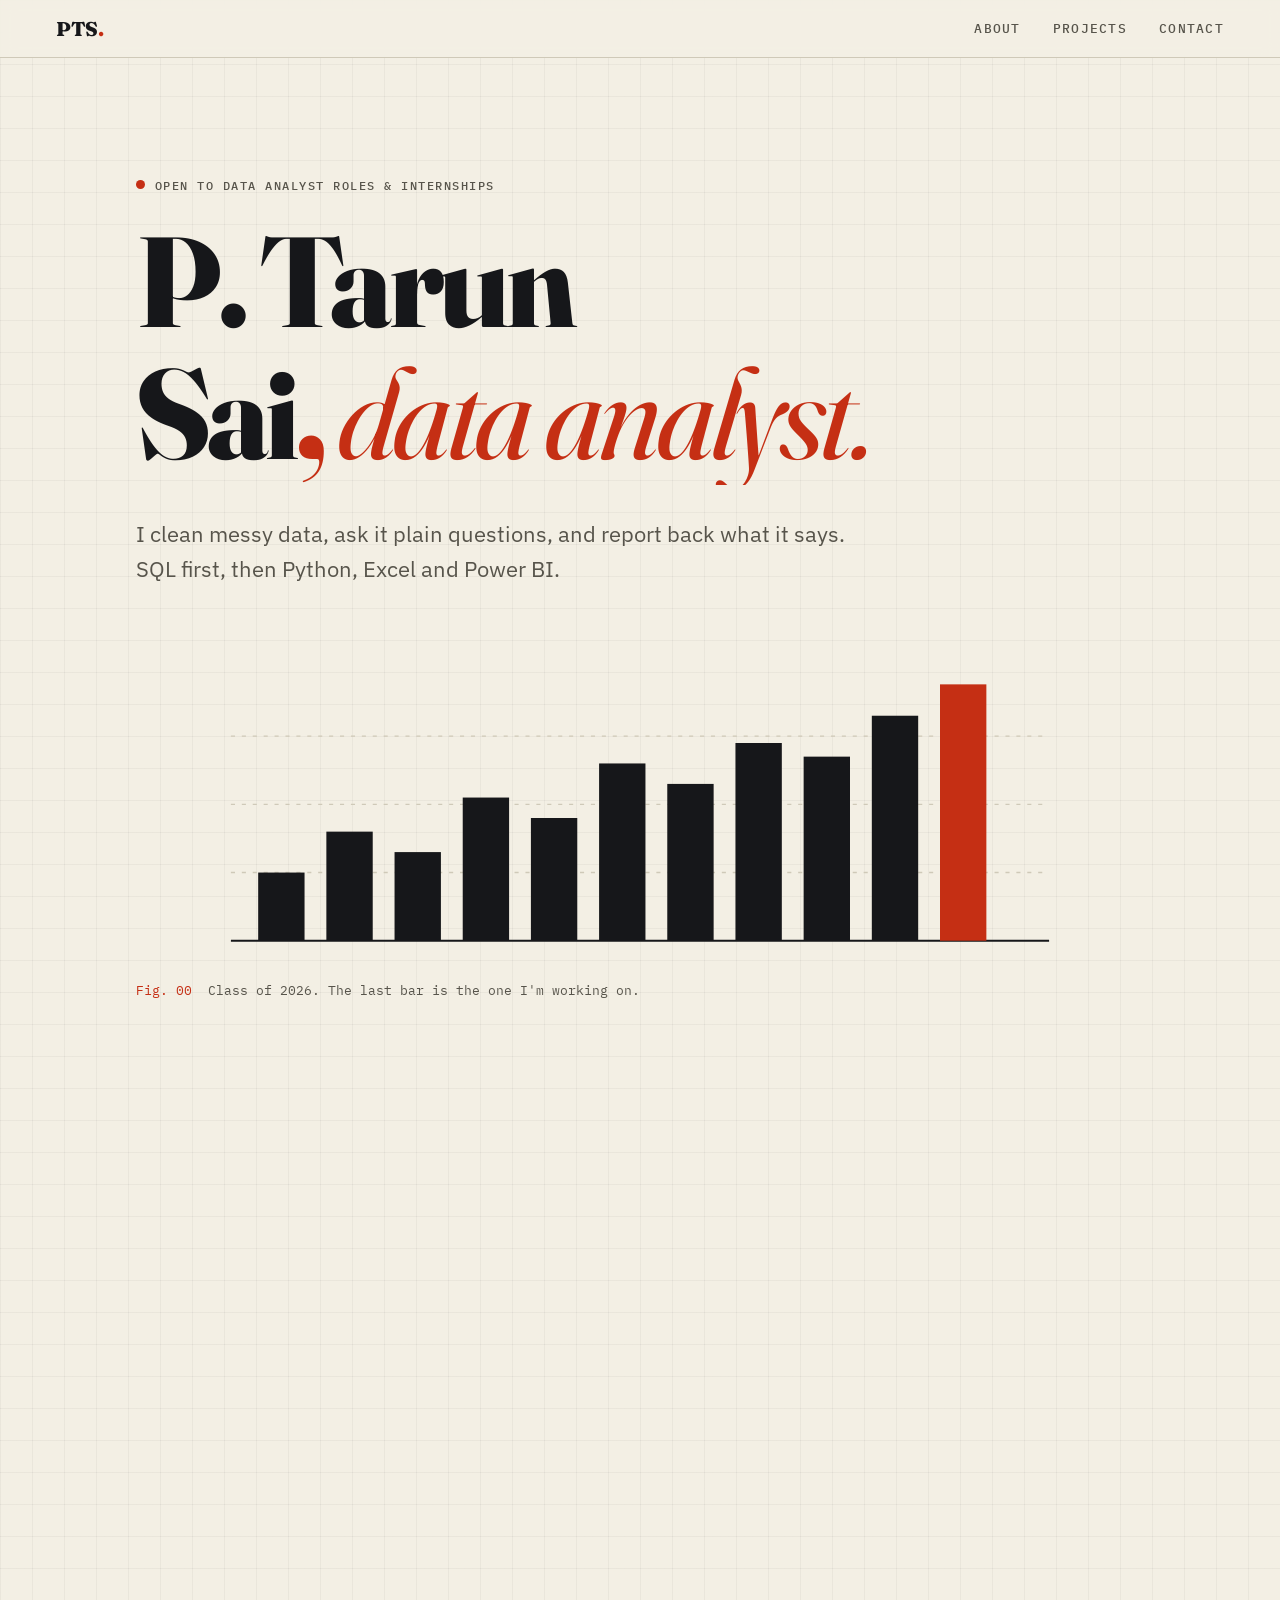
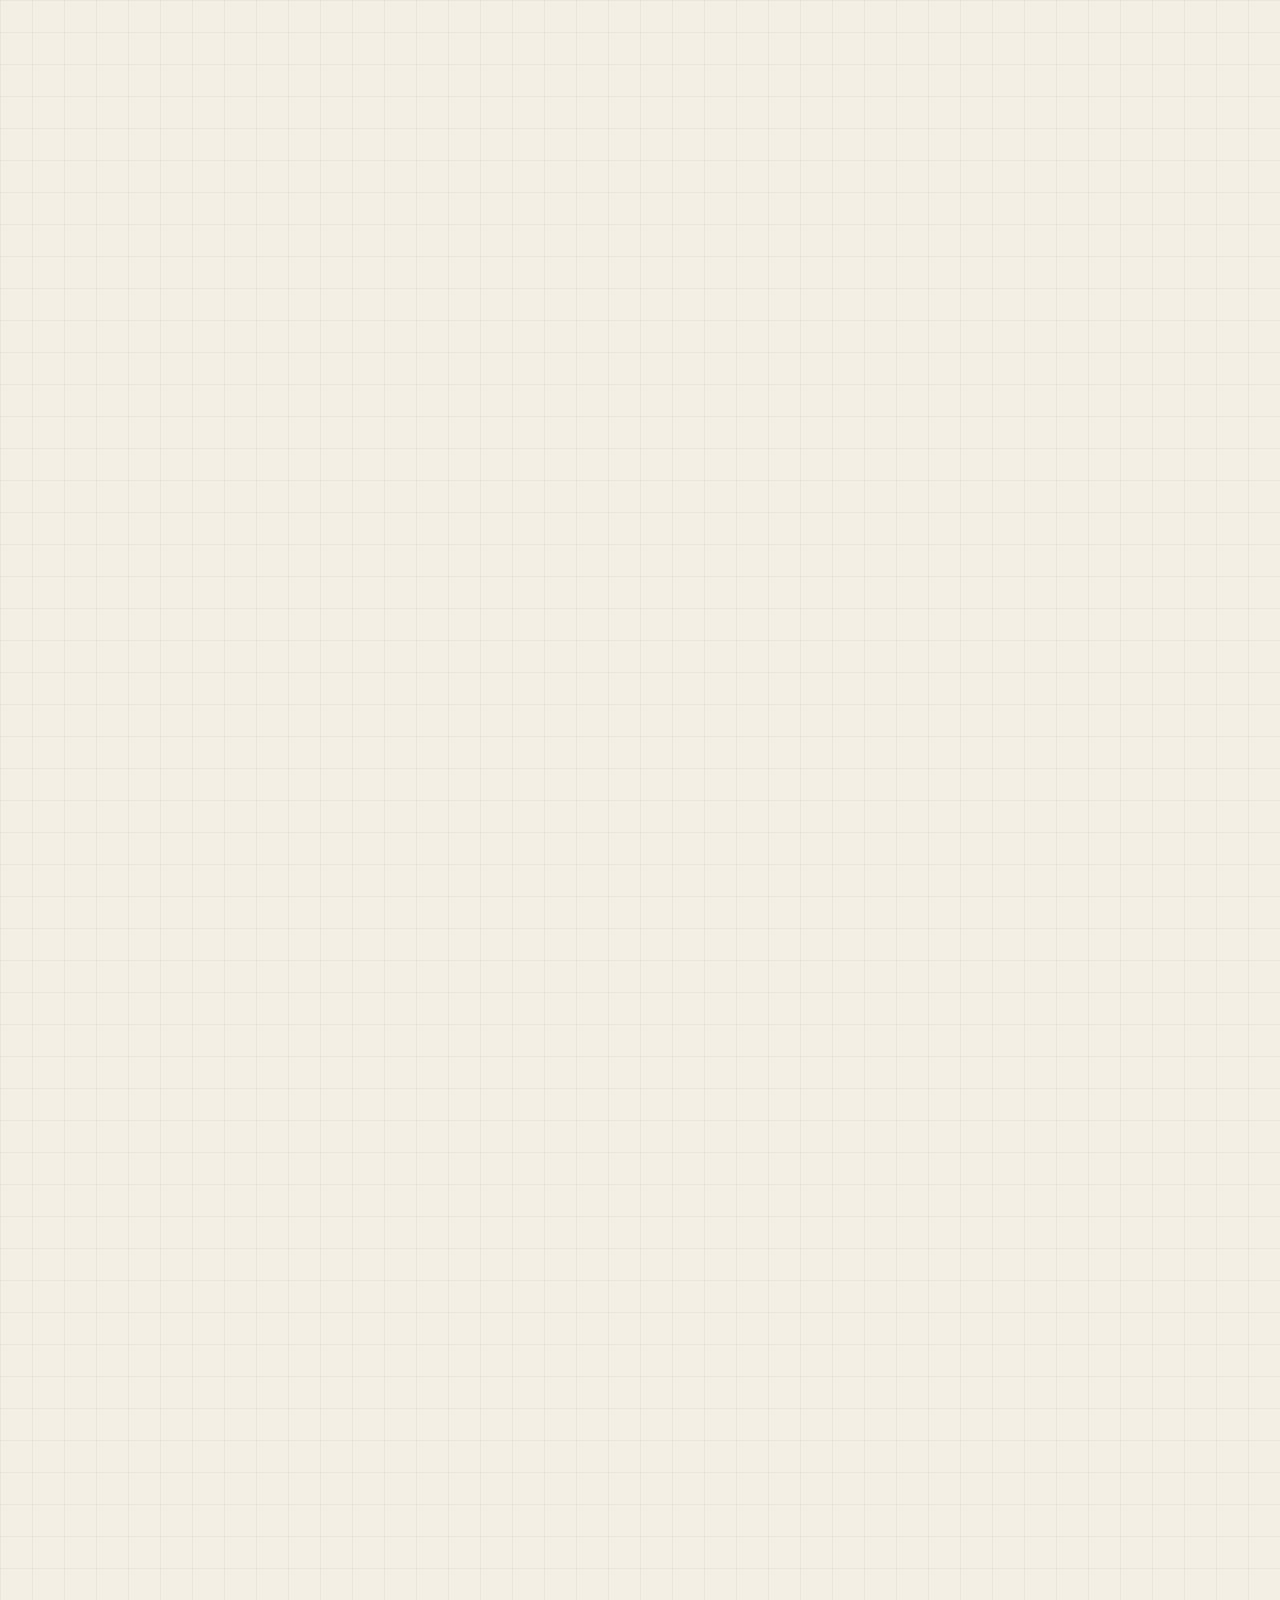
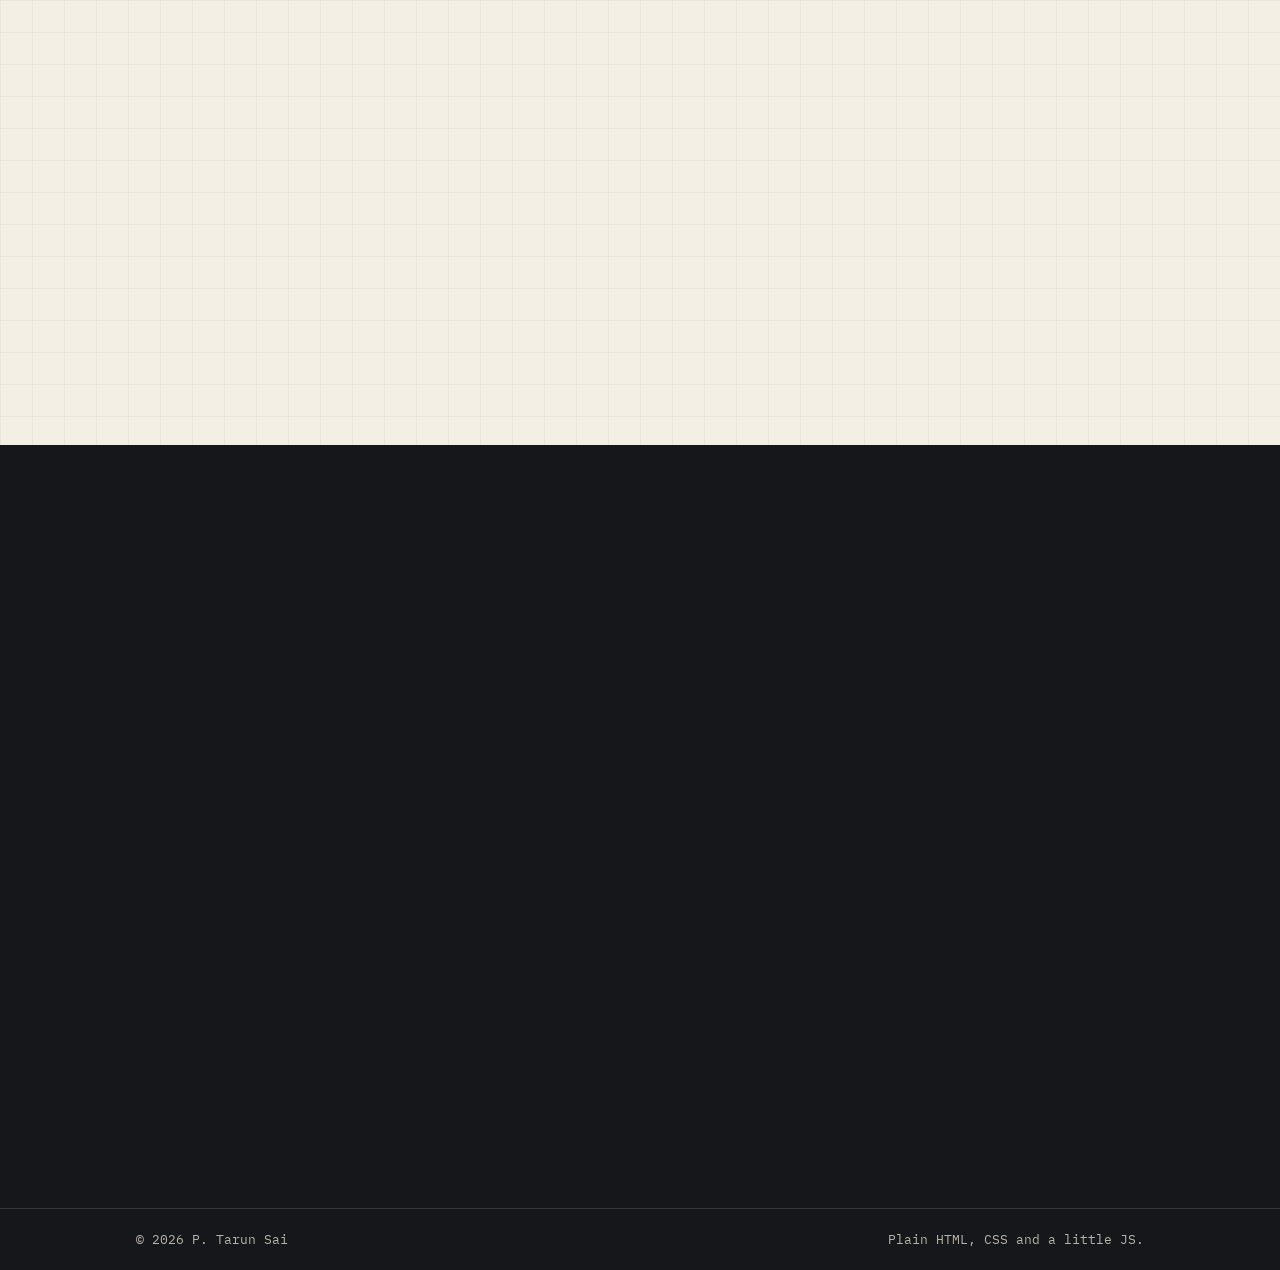
==== portfolio/index.html @ 5d0e19c6 "Add portrait photo to About section" ====
<!doctype html>
<html lang="en" class="no-js">
<head>
  <meta charset="utf-8">
  <meta name="viewport" content="width=device-width, initial-scale=1">
  <title>P. Tarun Sai · Data Analyst</title>
  <meta name="description" content="Portfolio of P. Tarun Sai, a Data Analyst skilled in SQL, Python, Excel and Power BI. B.Tech CSE (Data Science), seeking Data Analyst roles and internships.">
  <meta name="theme-color" content="#F3EFE4">
  <link rel="icon" href="data:image/svg+xml,%3Csvg xmlns='http://www.w3.org/2000/svg' viewBox='0 0 32 32'%3E%3Crect width='32' height='32' fill='%2316171A'/%3E%3Crect x='6' y='16' width='5' height='10' fill='%23F3EFE4'/%3E%3Crect x='13.5' y='10' width='5' height='16' fill='%23F3EFE4'/%3E%3Crect x='21' y='5' width='5' height='21' fill='%23FF6B47'/%3E%3C/svg%3E">
  <link rel="preconnect" href="https://fonts.googleapis.com">
  <link rel="preconnect" href="https://fonts.gstatic.com" crossorigin>
  <link href="https://fonts.googleapis.com/css2?family=Fraunces:ital,opsz,wght@0,9..144,400;0,9..144,600;0,9..144,800;1,9..144,400&family=IBM+Plex+Mono:wght@400;500&family=IBM+Plex+Sans:wght@400;500;600&display=swap" rel="stylesheet">
  <link rel="stylesheet" href="style.css">
</head>
<body>
  <a class="skip" href="#main">Skip to content</a>

  <header class="top">
    <a class="mark" href="#top" aria-label="P. Tarun Sai, back to top">PTS<span>.</span></a>
    <nav aria-label="Sections">
      <a href="#about">About</a>
      <a href="#projects">Projects</a>
      <a href="#contact">Contact</a>
    </nav>
  </header>

  <main id="main">
    <!-- HERO -->
    <section class="hero wrap" id="top">
      <p class="label"><span class="dot" aria-hidden="true"></span>Open to Data Analyst roles &amp; internships</p>
      <h1>
        <span class="line">P. Tarun</span>
        <span class="line">Sai<span class="accent">,</span> <em>data analyst.</em></span>
      </h1>
      <p class="lede">I clean messy data, ask it plain questions, and report back what it says. SQL first, then Python, Excel and Power BI.</p>

      <figure class="chart" aria-label="Decorative bar chart with the last bar highlighted">
        <svg viewBox="0 0 600 220" role="img" aria-hidden="true" preserveAspectRatio="xMidYMax meet">
          <g class="axis">
            <line x1="0" y1="200" x2="600" y2="200"/>
            <line x1="0" y1="150" x2="600" y2="150" class="faint"/>
            <line x1="0" y1="100" x2="600" y2="100" class="faint"/>
            <line x1="0" y1="50"  x2="600" y2="50"  class="faint"/>
          </g>
          <g class="bars">
            <rect x="20"  y="150" width="34" height="50"  style="--i:0"/>
            <rect x="70"  y="120" width="34" height="80"  style="--i:1"/>
            <rect x="120" y="135" width="34" height="65"  style="--i:2"/>
            <rect x="170" y="95"  width="34" height="105" style="--i:3"/>
            <rect x="220" y="110" width="34" height="90"  style="--i:4"/>
            <rect x="270" y="70"  width="34" height="130" style="--i:5"/>
            <rect x="320" y="85"  width="34" height="115" style="--i:6"/>
            <rect x="370" y="55"  width="34" height="145" style="--i:7"/>
            <rect x="420" y="65"  width="34" height="135" style="--i:8"/>
            <rect x="470" y="35"  width="34" height="165" style="--i:9"/>
            <rect x="520" y="12"  width="34" height="188" style="--i:10" class="hot"/>
          </g>
        </svg>
        <figcaption><span>Fig. 00</span> Class of 2026. The last bar is the one I'm working on.</figcaption>
      </figure>
    </section>

    <!-- ABOUT -->
    <section class="about wrap" id="about">
      <header class="sec-head reveal">
        <span class="sec-no">01</span>
        <h2>About</h2>
      </header>

      <div class="about-grid">
        <div class="reveal">
          <figure class="portrait">
            <img src="photo.png" width="400" height="400" alt="Portrait of P. Tarun Sai outdoors, in front of green hills" loading="lazy">
            <figcaption><span>Fig. 01</span> The analyst.</figcaption>
          </figure>
          <p class="big">B.Tech in Computer Science &amp; Engineering (Data Science) from Mohan Babu University. Graduated May 2026.</p>
          <p>I'm looking for Data Analyst roles and internships where the work is turning raw tables into answers someone can act on. My projects follow the same routine each time: profile the data, document what's wrong with it, clean it, then question it.</p>
        </div>

        <div class="skills reveal" aria-label="Skills">
          <h3 class="label">Skills</h3>
          <ul>
            <li><b>SQL</b><span>Cleaning, CTEs, window functions</span></li>
            <li><b>Python</b><span>pandas, matplotlib</span></li>
            <li><b>Excel</b><span>Power Query, PivotTables</span></li>
            <li><b>Power BI</b><span>Dashboards and reporting</span></li>
          </ul>
        </div>
      </div>
    </section>

    <!-- PROJECTS -->
    <section class="projects wrap" id="projects">
      <header class="sec-head reveal">
        <span class="sec-no">02</span>
        <h2>Projects</h2>
        <p class="sec-note">Four public repos. Each one starts from raw data and ends with findings.</p>
      </header>

      <ol class="ledger">
        <li class="row reveal">
          <span class="idx">P1</span>
          <div class="body">
            <h3><a href="https://github.com/Tarun-Sai99/f1-performance-analysis-mysql">Formula 1 Performance Analysis</a></h3>
            <p class="tools">MySQL 8 · CTEs · Window functions · Python</p>
            <p>Audits and cleans 114,000 rows of Formula 1 race data (1950 to 2026) into a typed relational model, then answers 22 questions about drivers, teams and how races are won. The main finding: pole position matters more than ever, with the pole sitter winning 55% of hybrid-era races against 36% in 1980 to 1999.</p>
            <a class="go" href="https://github.com/Tarun-Sai99/f1-performance-analysis-mysql">View repo <span aria-hidden="true">↗</span></a>
          </div>
          <p class="stat" aria-hidden="true"><strong>36→55%</strong><small>pole-to-win rate</small></p>
        </li>

        <li class="row reveal">
          <span class="idx">P2</span>
          <div class="body">
            <h3><a href="https://github.com/Tarun-Sai99/marvel-dc-sql-analysis">Marvel vs DC Characters</a></h3>
            <p class="tools">MySQL · Regex cleaning · Python</p>
            <p>Cleans and analyses about 23,000 comic book characters from the Marvel and DC wikias, using SQL for every step and Python only for the charts. Marvel is more than twice the size of DC (16,376 characters against 6,896), and the female share of new characters has roughly doubled over the decades but stalled near 30%.</p>
            <a class="go" href="https://github.com/Tarun-Sai99/marvel-dc-sql-analysis">View repo <span aria-hidden="true">↗</span></a>
          </div>
          <p class="stat" aria-hidden="true"><strong>~30%</strong><small>female share, stalled</small></p>
        </li>

        <li class="row reveal">
          <span class="idx">P3</span>
          <div class="body">
            <h3><a href="https://github.com/Tarun-Sai99/historical-events-excel-analysis">Historical Events Timeline</a></h3>
            <p class="tools">Excel · Power Query · PivotTables · Slicers</p>
            <p>Profiles, cleans and visualises 1,088 major world events from 2600 BC to 2022, ending in an interactive dashboard with slicers. The record leans heavily toward recent history: 55% of events fall after 1945, and Europe accounts for one in four overall.</p>
            <a class="go" href="https://github.com/Tarun-Sai99/historical-events-excel-analysis">View repo <span aria-hidden="true">↗</span></a>
          </div>
          <p class="stat" aria-hidden="true"><strong>55%</strong><small>events after 1945</small></p>
        </li>

        <li class="row reveal">
          <span class="idx">P4</span>
          <div class="body">
            <h3><a href="https://github.com/Tarun-Sai99/video-game-sales-analysis">Video Game Sales</a></h3>
            <p class="tools">Excel · Power Query · PivotCharts · Dashboard</p>
            <p>Analyses global video game sales from 1971 to 2018 end to end in Excel, from profiling and Power Query cleaning to PivotCharts and a slicer-driven dashboard. Sales peaked in 2008 at 538 million units, and Sports, Action and Shooter games make up about half of everything sold.</p>
            <a class="go" href="https://github.com/Tarun-Sai99/video-game-sales-analysis">View repo <span aria-hidden="true">↗</span></a>
          </div>
          <p class="stat" aria-hidden="true"><strong>538M</strong><small>units, 2008 peak</small></p>
        </li>
      </ol>
    </section>

    <!-- CONTACT -->
    <section class="contact" id="contact">
      <div class="wrap">
        <header class="sec-head reveal">
          <span class="sec-no">03</span>
          <h2>Contact</h2>
        </header>
        <p class="contact-big reveal">Have data that needs answers? <em>Let's talk.</em></p>
        <ul class="links reveal">
          <li><span class="label">Email</span><a href="mailto:tarunsaipr1@gmail.com">tarunsaipr1@gmail.com</a></li>
          <li><span class="label">LinkedIn</span><a href="https://www.linkedin.com/in/tarun-sai-p/">linkedin.com/in/tarun-sai-p</a></li>
          <li><span class="label">GitHub</span><a href="https://github.com/Tarun-Sai99">github.com/Tarun-Sai99</a></li>
        </ul>
      </div>
    </section>
  </main>

  <footer class="foot">
    <div class="wrap">
      <span>© <span id="yr">2026</span> P. Tarun Sai</span>
      <span>Plain HTML, CSS and a little JS.</span>
    </div>
  </footer>

  <script>document.documentElement.classList.remove("no-js")</script>
  <script src="script.js"></script>
</body>
</html>
---- portfolio/style.css ----
/* ---------- Design tokens: change these to re-theme ---------- */
:root {
  --paper:  #F3EFE4;   /* neutral base */
  --paper-2:#EAE5D6;
  --ink:    #16171A;   /* text + dark section */
  --muted:  #57544B;   /* secondary text */
  --rule:   #CFC9B8;   /* hairlines, grid */
  --accent: #C52F14;   /* the one accent (on paper) */
  --accent-hi: #FF6B47;/* accent on dark */

  --serif: "Fraunces", Georgia, "Times New Roman", serif;
  --sans:  "IBM Plex Sans", system-ui, -apple-system, "Segoe UI", sans-serif;
  --mono:  "IBM Plex Mono", ui-monospace, "SFMono-Regular", Menlo, monospace;

  --gutter: clamp(20px, 5vw, 56px);
  --max: 1120px;
}

*, *::before, *::after { box-sizing: border-box; }
html { scroll-behavior: smooth; scroll-padding-top: 72px; }
body {
  margin: 0;
  background-color: var(--paper);
  /* graph-paper grid: the "analyst's notebook" concept */
  background-image:
    linear-gradient(to right, rgba(22,23,26,.045) 1px, transparent 1px),
    linear-gradient(to bottom, rgba(22,23,26,.045) 1px, transparent 1px);
  background-size: 32px 32px;
  color: var(--ink);
  font: 400 1.0625rem/1.65 var(--sans);
  -webkit-font-smoothing: antialiased;
}
.wrap { max-width: var(--max); margin: 0 auto; padding-inline: var(--gutter); }
a { color: inherit; }
:focus-visible { outline: 3px solid var(--accent); outline-offset: 3px; border-radius: 2px; }
.skip { position: absolute; left: -999px; top: 8px; background: var(--ink); color: var(--paper); padding: 8px 14px; z-index: 20; }
.skip:focus { left: 8px; }

.label {
  font: 500 .78rem/1.2 var(--mono);
  letter-spacing: .12em;
  text-transform: uppercase;
  color: var(--muted);
  margin: 0;
}

/* ---------- Top bar ---------- */
.top {
  position: sticky; top: 0; z-index: 10;
  display: flex; justify-content: space-between; align-items: center;
  padding: 14px var(--gutter);
  background: color-mix(in srgb, var(--paper) 88%, transparent);
  backdrop-filter: blur(8px);
  border-bottom: 1px solid var(--rule);
}
.mark { font: 800 1.25rem var(--serif); text-decoration: none; letter-spacing: -.02em; }
.mark span { color: var(--accent); }
.top nav { display: flex; gap: clamp(14px, 3vw, 32px); }
.top nav a {
  font: 500 .8rem var(--mono); letter-spacing: .1em; text-transform: uppercase;
  text-decoration: none; color: var(--muted); padding: 6px 0;
  background: linear-gradient(var(--accent), var(--accent)) 0 100% / 0 2px no-repeat;
  transition: color .2s, background-size .25s;
}
.top nav a:hover { color: var(--ink); background-size: 100% 2px; }

/* ---------- Hero ---------- */
.hero { padding-block: clamp(56px, 10vw, 120px) clamp(40px, 6vw, 80px); }
.dot {
  display: inline-block; width: 9px; height: 9px; border-radius: 50%;
  background: var(--accent); margin-right: 10px; vertical-align: 1px;
  animation: pulse 2.2s ease-out infinite;
}
.hero h1 {
  font: 800 clamp(3rem, 10.5vw, 8rem)/.95 var(--serif);
  font-variation-settings: "opsz" 144;
  letter-spacing: -.035em;
  margin: 28px 0 0;
}
.hero h1 .line { display: block; overflow: hidden; padding-bottom: .08em; }
.hero h1 .line > *, .hero h1 .line { animation: rise .9s cubic-bezier(.2,.7,.2,1) both; }
.hero h1 .line:nth-child(2) { animation-delay: .12s; }
.hero h1 em { font-style: italic; font-weight: 400; color: var(--accent); }
.hero h1 .accent { color: var(--accent); }
.lede { max-width: 34em; font-size: clamp(1.1rem, 2.2vw, 1.35rem); color: var(--muted); margin: 32px 0 0; animation: fade 1s .4s both; }

.chart { margin: clamp(40px, 7vw, 80px) 0 0; }
.chart svg { display: block; width: 100%; height: auto; max-height: 300px; overflow: visible; }
.chart .axis line { stroke: var(--ink); stroke-width: 1.5; }
.chart .axis .faint { stroke: var(--rule); stroke-width: 1; stroke-dasharray: 3 5; }
.chart .bars rect {
  fill: var(--ink);
  transform-box: fill-box; transform-origin: bottom;
  animation: grow .8s cubic-bezier(.2,.7,.2,1) both;
  animation-delay: calc(.5s + var(--i) * 70ms);
}
.chart .bars rect.hot { fill: var(--accent); }
.chart figcaption { font: 400 .8rem var(--mono); color: var(--muted); margin-top: 14px; }
.chart figcaption span { color: var(--accent); margin-right: 8px; }

/* ---------- Section heads ---------- */
section { padding-block: clamp(56px, 9vw, 110px); }
.sec-head { display: flex; flex-wrap: wrap; align-items: baseline; gap: 6px 20px; padding-bottom: 18px; border-bottom: 2px solid var(--ink); margin-bottom: clamp(32px, 5vw, 56px); }
.sec-no { font: 500 .85rem var(--mono); color: var(--accent); }
.sec-head h2 { font: 800 clamp(2rem, 5vw, 3.25rem)/1 var(--serif); letter-spacing: -.025em; margin: 0; }
.sec-note { flex-basis: 100%; margin: 6px 0 0; color: var(--muted); }
@media (min-width: 760px) { .sec-note { flex-basis: auto; margin: 0 0 0 auto; align-self: center; max-width: 24em; text-align: right; font-size: .95rem; } }

/* ---------- About ---------- */
.about-grid { display: grid; gap: 48px; }
@media (min-width: 860px) { .about-grid { grid-template-columns: 1.6fr 1fr; gap: 80px; } }
.big { font: 400 clamp(1.5rem, 3vw, 2.1rem)/1.3 var(--serif); letter-spacing: -.01em; margin: 0 0 24px; }
.about p { max-width: 36em; }
.skills .label { margin-bottom: 8px; }
.skills ul { list-style: none; padding: 0; margin: 0; }
.skills li { display: flex; flex-direction: column; padding: 14px 0; border-bottom: 1px solid var(--rule); transition: padding-left .25s; }
.skills li:hover { padding-left: 10px; }
.skills b { font: 600 1.6rem/1.2 var(--serif); }
.skills li:hover b { color: var(--accent); }
.skills span { font: 400 .85rem var(--mono); color: var(--muted); margin-top: 2px; }

.portrait { margin: 0 0 32px; width: min(260px, 70%); }
.portrait img {
  display: block; width: 100%; height: auto; aspect-ratio: 1; object-fit: cover; object-position: 50% 20%;
  border: 2px solid var(--ink); box-shadow: 8px 8px 0 var(--accent); background: var(--paper-2);
}
.portrait figcaption { font: 400 .78rem var(--mono); color: var(--muted); margin-top: 18px; }
.portrait figcaption span { color: var(--accent); margin-right: 8px; }
@media (min-width: 860px) { .portrait { width: 280px; } }

/* ---------- Projects (ledger rows, not cards) ---------- */
.ledger { list-style: none; margin: 0; padding: 0; }
.row {
  display: grid; gap: 14px 28px;
  grid-template-columns: 48px 1fr;
  padding: 36px 0; border-bottom: 1px solid var(--rule);
  position: relative;
}
.row::before { /* accent rule that draws on hover */
  content: ""; position: absolute; left: 0; bottom: -1px; height: 2px; width: 100%;
  background: var(--accent); transform: scaleX(0); transform-origin: left; transition: transform .45s cubic-bezier(.2,.7,.2,1);
}
.row:hover::before, .row:focus-within::before { transform: scaleX(1); }
.idx { font: 500 .85rem var(--mono); color: var(--accent); padding-top: .5rem; }
.body h3 { font: 600 clamp(1.5rem, 3vw, 2.1rem)/1.15 var(--serif); letter-spacing: -.015em; margin: 0; }
.body h3 a { text-decoration: none; }
.body h3 a:hover { color: var(--accent); }
.tools { font: 400 .82rem var(--mono); color: var(--muted); margin: 8px 0 14px; }
.body > p:not(.tools) { margin: 0 0 16px; max-width: 40em; }
.go {
  font: 500 .82rem var(--mono); letter-spacing: .08em; text-transform: uppercase; text-decoration: none;
  border-bottom: 2px solid var(--ink); padding-bottom: 2px; transition: color .2s, border-color .2s;
}
.go span { display: inline-block; transition: transform .2s; }
.go:hover { color: var(--accent); border-color: var(--accent); }
.go:hover span { transform: translate(2px, -2px); }
.stat { grid-column: 2; margin: 0; }
.stat strong { display: block; font: 800 clamp(2rem, 5vw, 3rem)/1 var(--serif); letter-spacing: -.03em; color: var(--ink); }
.stat small { font: 400 .75rem var(--mono); color: var(--muted); text-transform: uppercase; letter-spacing: .08em; }
.row:hover .stat strong { color: var(--accent); }
@media (min-width: 900px) {
  .row { grid-template-columns: 56px 1fr 200px; align-items: start; }
  .stat { grid-column: 3; text-align: right; }
}

/* ---------- Contact (dark band) ---------- */
.contact { background: var(--ink); color: var(--paper); }
.contact .sec-head { border-color: var(--paper); }
.contact .sec-no { color: var(--accent-hi); }
.contact-big { font: 400 clamp(2rem, 6vw, 4.2rem)/1.05 var(--serif); letter-spacing: -.025em; margin: 0 0 48px; max-width: 14em; }
.contact-big em { color: var(--accent-hi); }
.links { list-style: none; margin: 0; padding: 0; }
.links li { display: grid; gap: 4px 24px; padding: 20px 0; border-top: 1px solid rgba(243,239,228,.22); }
.links li:last-child { border-bottom: 1px solid rgba(243,239,228,.22); }
@media (min-width: 700px) { .links li { grid-template-columns: 160px 1fr; align-items: baseline; } }
.contact .label { color: #B9B4A5; }
.links a {
  font: 600 clamp(1.15rem, 3vw, 1.75rem) var(--serif); text-decoration: none; overflow-wrap: anywhere;
  background: linear-gradient(var(--accent-hi), var(--accent-hi)) 0 100% / 0 2px no-repeat; transition: background-size .3s, color .2s;
}
.links a:hover { color: var(--accent-hi); background-size: 100% 2px; }
.contact :focus-visible { outline-color: var(--accent-hi); }

.foot { background: var(--ink); color: #B9B4A5; font: 400 .8rem var(--mono); border-top: 1px solid rgba(243,239,228,.15); }
.foot .wrap { display: flex; flex-wrap: wrap; justify-content: space-between; gap: 8px; padding-block: 22px; }

/* ---------- Motion ---------- */
.reveal { opacity: 0; transform: translateY(24px); transition: opacity .7s ease, transform .7s cubic-bezier(.2,.7,.2,1); }
.reveal.in { opacity: 1; transform: none; }
@keyframes grow  { from { transform: scaleY(0); } to { transform: scaleY(1); } }
@keyframes rise  { from { transform: translateY(105%); opacity: 0; } to { transform: none; opacity: 1; } }
@keyframes fade  { from { opacity: 0; transform: translateY(10px); } to { opacity: 1; transform: none; } }
@keyframes pulse { 0% { box-shadow: 0 0 0 0 rgba(197,47,20,.5); } 70%,100% { box-shadow: 0 0 0 10px rgba(197,47,20,0); } }

@media (prefers-reduced-motion: reduce) {
  html { scroll-behavior: auto; }
  *, *::before, *::after { animation: none !important; transition: none !important; }
  .reveal { opacity: 1; transform: none; }
}
/* If JS is off, never hide content */
.no-js .reveal { opacity: 1; transform: none; }
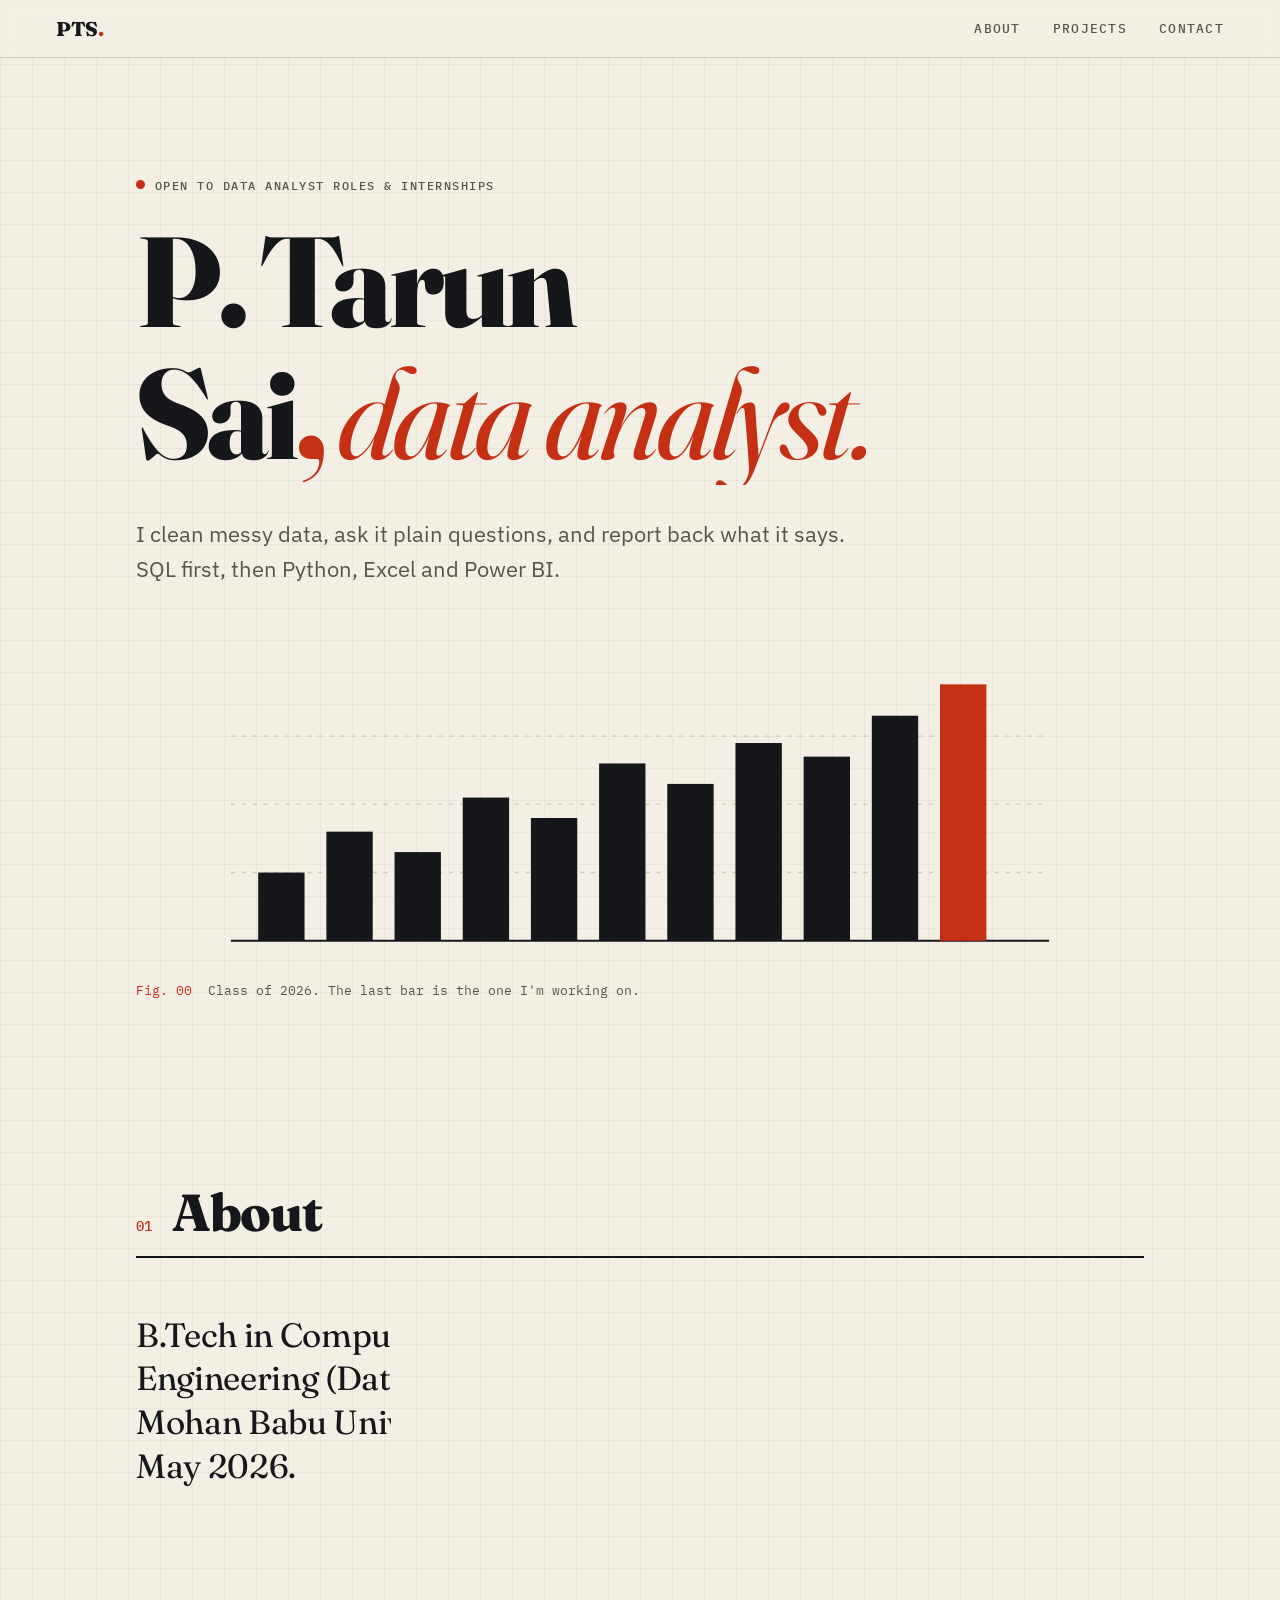
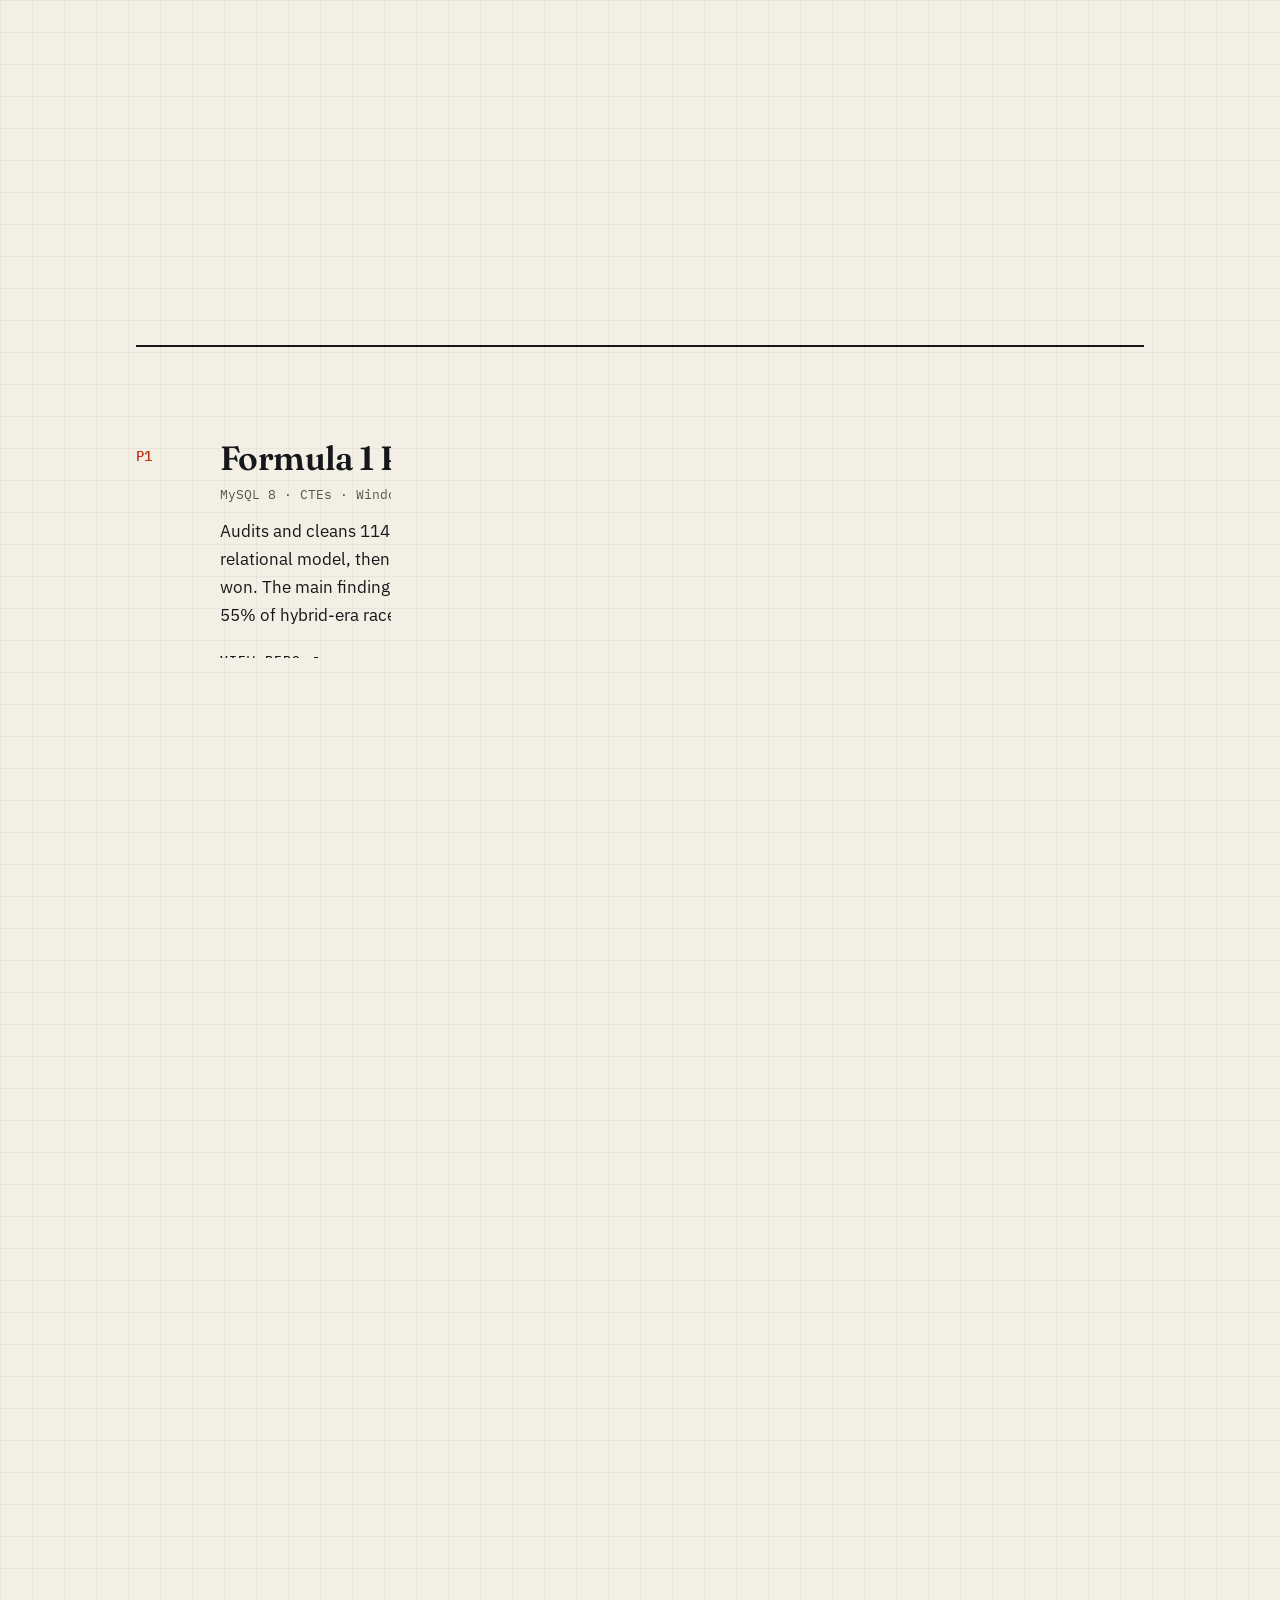
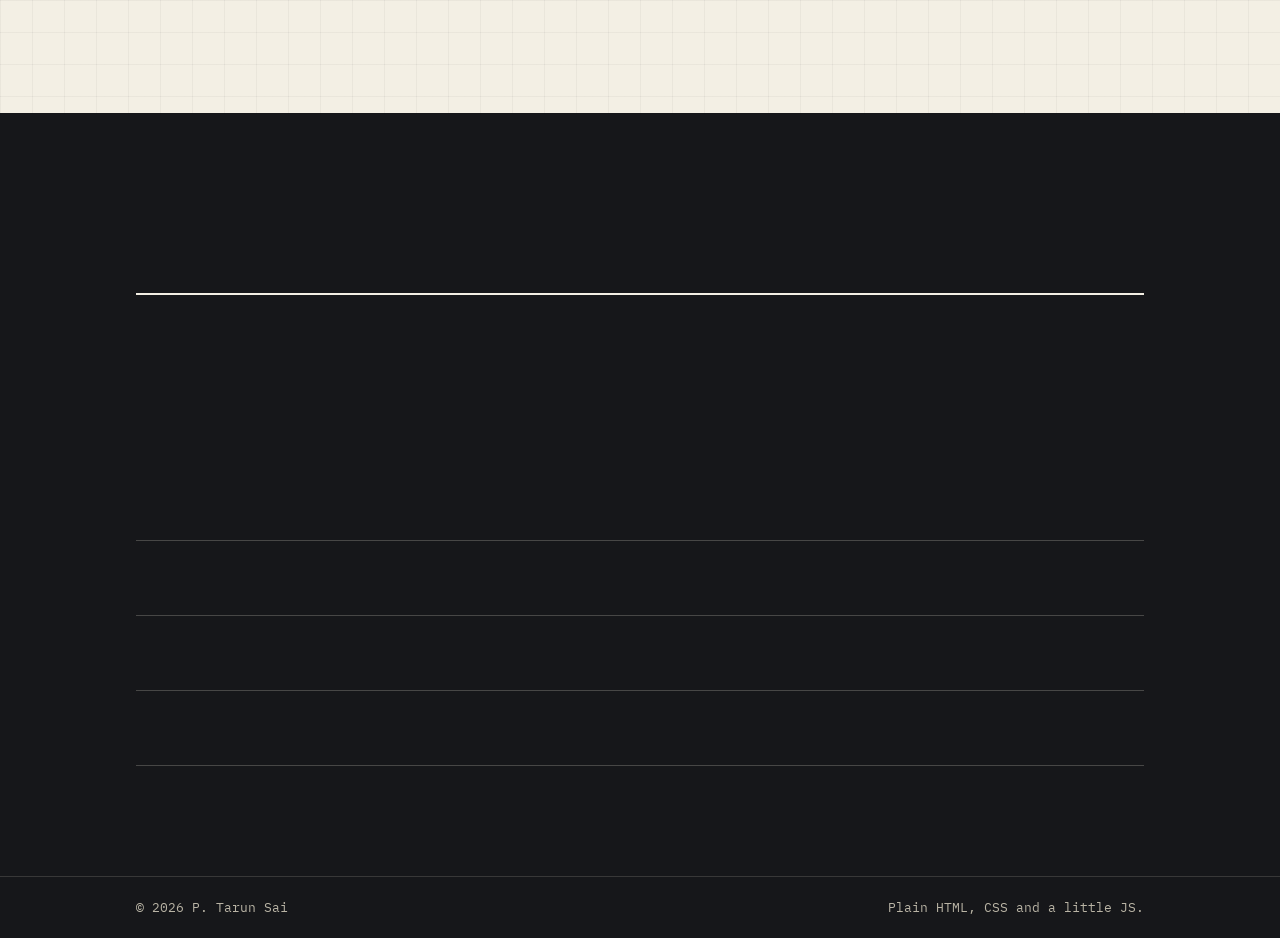
==== commit 46cde9dd: "Add single-page portfolio site" ====
--- a/portfolio/index.html
+++ b/portfolio/index.html
@@ -69,10 +69,6 @@
 
       <div class="about-grid">
         <div class="reveal">
-          <figure class="portrait">
-            <img src="photo.png" width="400" height="400" alt="Portrait of P. Tarun Sai outdoors, in front of green hills" loading="lazy">
-            <figcaption><span>Fig. 01</span> The analyst.</figcaption>
-          </figure>
           <p class="big">B.Tech in Computer Science &amp; Engineering (Data Science) from Mohan Babu University. Graduated May 2026.</p>
           <p>I'm looking for Data Analyst roles and internships where the work is turning raw tables into answers someone can act on. My projects follow the same routine each time: profile the data, document what's wrong with it, clean it, then question it.</p>
         </div>
--- a/portfolio/style.css
+++ b/portfolio/style.css
@@ -119,15 +119,6 @@
 .skills li:hover b { color: var(--accent); }
 .skills span { font: 400 .85rem var(--mono); color: var(--muted); margin-top: 2px; }
 
-.portrait { margin: 0 0 32px; width: min(260px, 70%); }
-.portrait img {
-  display: block; width: 100%; height: auto; aspect-ratio: 1; object-fit: cover; object-position: 50% 20%;
-  border: 2px solid var(--ink); box-shadow: 8px 8px 0 var(--accent); background: var(--paper-2);
-}
-.portrait figcaption { font: 400 .78rem var(--mono); color: var(--muted); margin-top: 18px; }
-.portrait figcaption span { color: var(--accent); margin-right: 8px; }
-@media (min-width: 860px) { .portrait { width: 280px; } }
-
 /* ---------- Projects (ledger rows, not cards) ---------- */
 .ledger { list-style: none; margin: 0; padding: 0; }
 .row {
